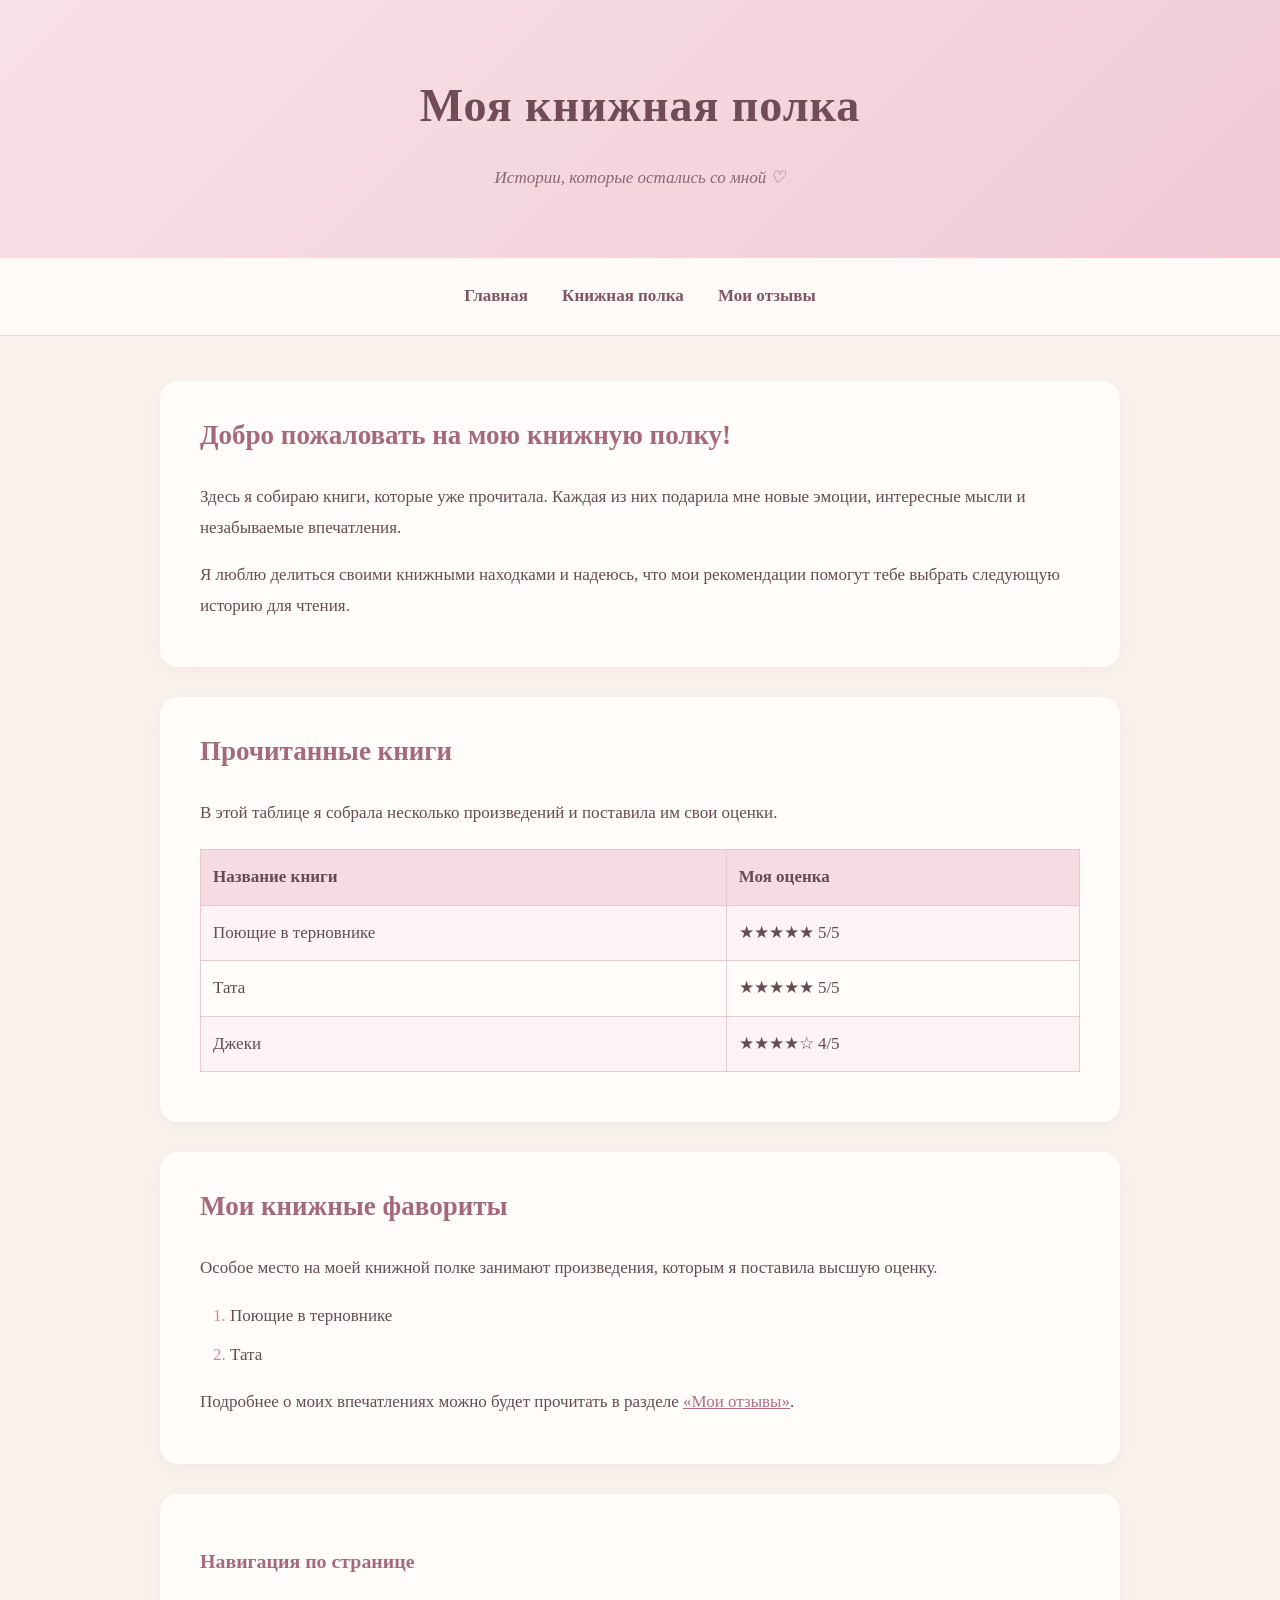
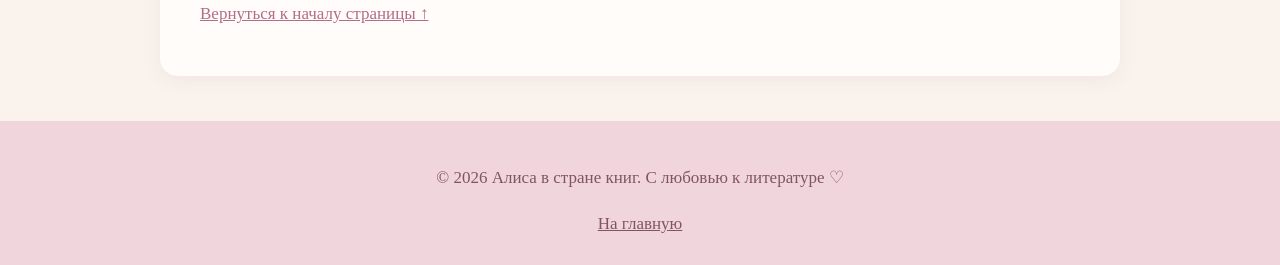
==== books.html @ 9a56b70a "Create books.html" ====
<!DOCTYPE html>
<html lang="ru">
<head>
    <meta charset="UTF-8">
    <meta name="viewport" content="width=device-width, initial-scale=1.0">
    <meta name="description" content="Книжная полка Алисы: прочитанные книги, оценки и рекомендации.">
    <meta name="author" content="Алиса">
    <title>Алиса в стране книг — Книжная полка</title>
    <link rel="stylesheet" href="style.css?v=4">
</head>
<body id="top">

    <header>
        <h1>Моя книжная полка</h1>
        <p class="subtitle">Истории, которые остались со мной ♡</p>
    </header>

    <nav>
        <a href="index.html">Главная</a>
        <a href="books.html">Книжная полка</a>
        <a href="reviews.html">Мои отзывы</a>
    </nav>

    <main>
        <section>
            <h2>Добро пожаловать на мою книжную полку!</h2>

            <p>Здесь я собираю книги, которые уже прочитала.
            Каждая из них подарила мне новые эмоции,
            интересные мысли и незабываемые впечатления.</p>

            <p>Я люблю делиться своими книжными находками
            и надеюсь, что мои рекомендации помогут
            тебе выбрать следующую историю для чтения.</p>
        </section>

        <section>
            <h2>Прочитанные книги</h2>

            <p>В этой таблице я собрала несколько произведений
            и поставила им свои оценки.</p>

            <table>
                <tr>
                    <th>Название книги</th>
                    <th>Моя оценка</th>
                </tr>
                <tr>
                    <td>Поющие в терновнике</td>
                    <td>★★★★★ 5/5</td>
                </tr>
                <tr>
                    <td>Тата</td>
                    <td>★★★★★ 5/5</td>
                </tr>
                <tr>
                    <td>Джеки</td>
                    <td>★★★★☆ 4/5</td>
                </tr>
            </table>
        </section>

        <section>
            <h2>Мои книжные фавориты</h2>

            <p>Особое место на моей книжной полке
            занимают произведения, которым я поставила
            высшую оценку.</p>

            <ol>
                <li>Поющие в терновнике</li>
                <li>Тата</li>
            </ol>

            <p>Подробнее о моих впечатлениях можно будет
            прочитать в разделе
            <a href="reviews.html">«Мои отзывы»</a>.</p>
        </section>

        <section>
            <h3>Навигация по странице</h3>
            <p><a href="#top">Вернуться к началу страницы ↑</a></p>
        </section>
    </main>

    <footer>
        <p>© 2026 Алиса в стране книг. С любовью к литературе ♡</p>
        <a href="index.html">На главную</a>
    </footer>

</body>
</html>
---- style.css ----
* {
    box-sizing: border-box;
}

html {
    scroll-behavior: smooth;
}

body {
    margin: 0;
    background-color: #FAF3ED;
    color: #654B52;
    font-family: Georgia, "Times New Roman", serif;
    font-size: 17px;
    line-height: 1.8;
}

/* Шапка сайта */
header {
    background: linear-gradient(135deg, #F8E1E7, #F1CAD6);
    text-align: center;
    padding: 65px 20px;
}

header h1 {
    margin: 0;
    color: #704B58;
    font-size: 46px;
    letter-spacing: 1px;
}

.subtitle {
    max-width: 650px;
    margin: 15px auto 0;
    font-style: italic;
    color: #896773;
}

/* Меню навигации */
nav {
    background-color: #FFF9F7;
    padding: 18px;
    text-align: center;
    border-bottom: 1px solid #EED6DC;
}

nav a {
    display: inline-block;
    margin: 5px 15px;
    color: #805464;
    text-decoration: none;
    font-weight: bold;
}

nav a:hover {
    color: #C47794;
    text-decoration: underline;
}

/* Основная часть */
main {
    max-width: 1000px;
    margin: 45px auto;
    padding: 0 20px;
}

section {
    display: flow-root;
    background-color: #FFFCFA;
    margin-bottom: 30px;
    padding: 30px 40px;
    border-radius: 18px;
    box-shadow: 0 5px 20px rgba(112, 75, 88, 0.07);
}

h2 {
    color: #A5697D;
    font-size: 27px;
    margin-top: 0;
}

h3 {
    color: #A5697D;
}

p {
    margin-bottom: 16px;
}

a {
    color: #B36D86;
}

a:hover {
    color: #805464;
}

/* Списки */
ul, ol {
    padding-left: 30px;
}

li {
    margin-bottom: 8px;
}

li::marker {
    color: #C98BA0;
}

/* Изображения */
img {
    max-width: 100%;
    height: auto;
    border-radius: 12px;
}

.image-left {
    float: left;
    width: 200px;
    height: 300px;
    object-fit: cover;
    object-position: center;
    margin: 0 25px 20px 0;
    border-radius: 12px;
}

.image-right {
    float: right;
    width: 200px;
    height: 300px;
    object-fit: cover;
    object-position: center;
    margin: 0 0 20px 25px;
    border-radius: 12px;
}

/* Таблицы */
table {
    width: 100%;
    border-collapse: collapse;
    margin: 20px 0;
}

th, td {
    border: 1px solid #E8C9D2;
    padding: 12px;
    text-align: left;
}

th {
    background-color: #F5DCE3;
}

tr:nth-child(even) {
    background-color: #FFF3F6;
}

/* Кнопки */
button {
    background-color: #D9A5B5;
    color: #553C45;
    border: none;
    border-radius: 25px;
    padding: 12px 24px;
    cursor: pointer;
    font-size: 16px;
}

button:hover {
    background-color: #C98BA0;
}

/* Подвал */
footer {
    background-color: #F1D5DD;
    text-align: center;
    padding: 25px;
    color: #805464;
}

footer a {
    color: #805464;
}

/* Отображение на телефонах */
@media (max-width: 600px) {
    header h1 {
        font-size: 32px;
    }

    header {
        padding: 45px 15px;
    }

    section {
        padding: 25px 20px;
    }

    nav a {
        margin: 5px 8px;
    }

    .image-left,
    .image-right {
        float: none;
        display: block;
        width: 100%;
        max-width: 300px;
        margin: 15px auto;
    }
}
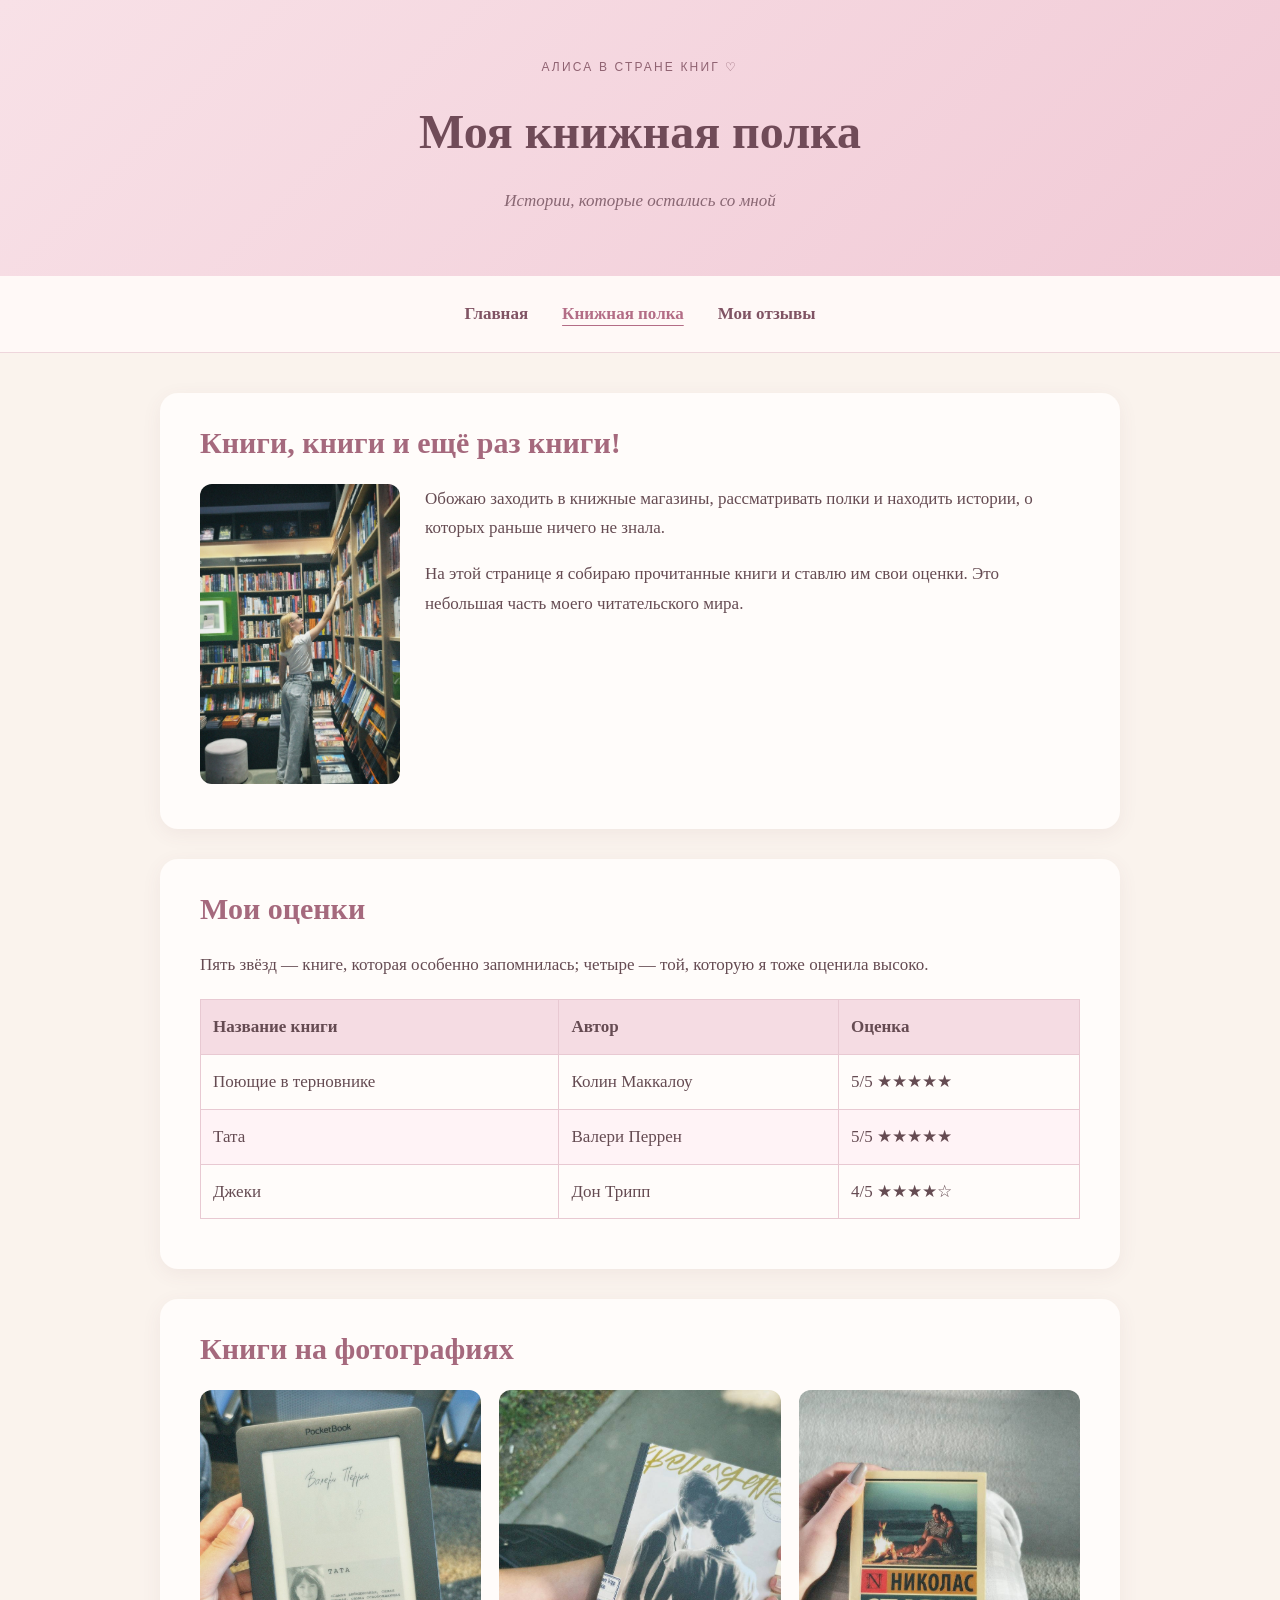
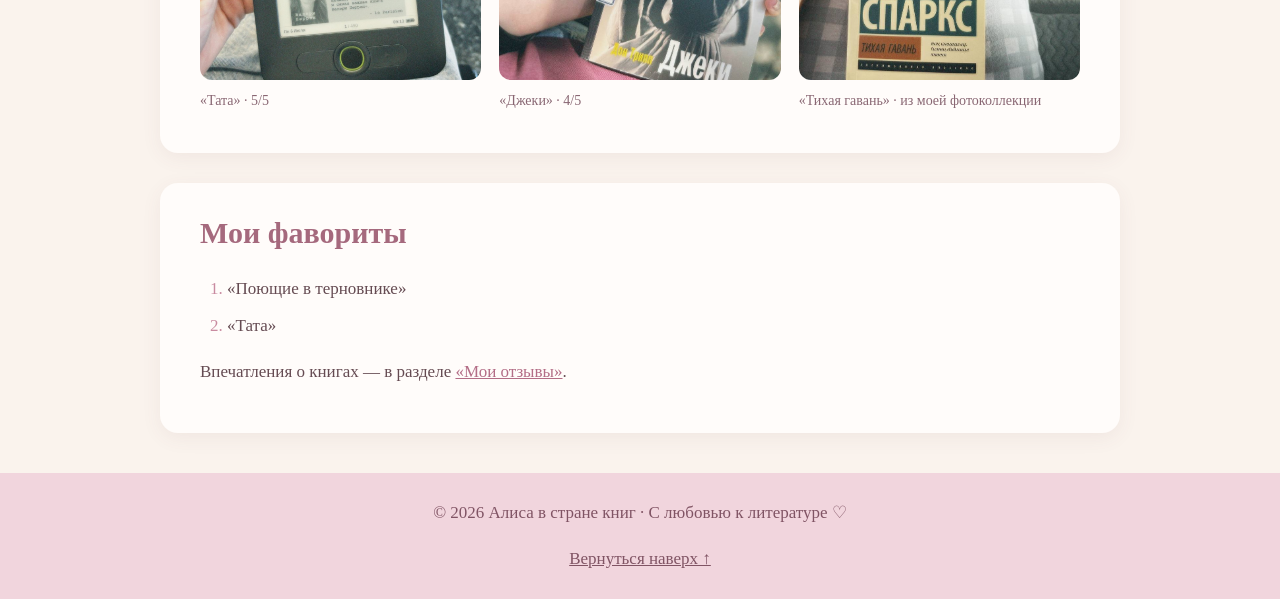
==== commit f76f1a6a: "Add files via upload" ====
--- a/books.html
+++ b/books.html
@@ -1,93 +1,50 @@
-
 <!DOCTYPE html>
 <html lang="ru">
 <head>
-    <meta charset="UTF-8">
-    <meta name="viewport" content="width=device-width, initial-scale=1.0">
-    <meta name="description" content="Книжная полка Алисы: прочитанные книги, оценки и рекомендации.">
-    <meta name="author" content="Алиса">
-    <title>Алиса в стране книг — Книжная полка</title>
-    <link rel="stylesheet" href="style.css?v=4">
+  <meta charset="UTF-8">
+  <meta name="viewport" content="width=device-width, initial-scale=1.0">
+  <meta name="description" content="Книжная полка Алисы: Поющие в терновнике, Тата и Джеки — личные оценки и фотографии.">
+  <meta name="author" content="Алиса">
+  <title>Алиса в стране книг — Книжная полка</title>
+  <link rel="stylesheet" href="style.css?v=5">
+  <script src="script.js" defer></script>
 </head>
 <body id="top">
-
-    <header>
-        <h1>Моя книжная полка</h1>
-        <p class="subtitle">Истории, которые остались со мной ♡</p>
-    </header>
-
-    <nav>
-        <a href="index.html">Главная</a>
-        <a href="books.html">Книжная полка</a>
-        <a href="reviews.html">Мои отзывы</a>
-    </nav>
-
-    <main>
-        <section>
-            <h2>Добро пожаловать на мою книжную полку!</h2>
-
-            <p>Здесь я собираю книги, которые уже прочитала.
-            Каждая из них подарила мне новые эмоции,
-            интересные мысли и незабываемые впечатления.</p>
-
-            <p>Я люблю делиться своими книжными находками
-            и надеюсь, что мои рекомендации помогут
-            тебе выбрать следующую историю для чтения.</p>
-        </section>
-
-        <section>
-            <h2>Прочитанные книги</h2>
-
-            <p>В этой таблице я собрала несколько произведений
-            и поставила им свои оценки.</p>
-
-            <table>
-                <tr>
-                    <th>Название книги</th>
-                    <th>Моя оценка</th>
-                </tr>
-                <tr>
-                    <td>Поющие в терновнике</td>
-                    <td>★★★★★ 5/5</td>
-                </tr>
-                <tr>
-                    <td>Тата</td>
-                    <td>★★★★★ 5/5</td>
-                </tr>
-                <tr>
-                    <td>Джеки</td>
-                    <td>★★★★☆ 4/5</td>
-                </tr>
-            </table>
-        </section>
-
-        <section>
-            <h2>Мои книжные фавориты</h2>
-
-            <p>Особое место на моей книжной полке
-            занимают произведения, которым я поставила
-            высшую оценку.</p>
-
-            <ol>
-                <li>Поющие в терновнике</li>
-                <li>Тата</li>
-            </ol>
-
-            <p>Подробнее о моих впечатлениях можно будет
-            прочитать в разделе
-            <a href="reviews.html">«Мои отзывы»</a>.</p>
-        </section>
-
-        <section>
-            <h3>Навигация по странице</h3>
-            <p><a href="#top">Вернуться к началу страницы ↑</a></p>
-        </section>
-    </main>
-
-    <footer>
-        <p>© 2026 Алиса в стране книг. С любовью к литературе ♡</p>
-        <a href="index.html">На главную</a>
-    </footer>
-
+  <header class="site-header"><p class="eyebrow">Алиса в стране книг ♡</p><h1>Моя книжная полка</h1><p class="subtitle">Истории, которые остались со мной</p></header>
+  <nav aria-label="Основная навигация"><a href="index.html">Главная</a><a class="active" href="books.html" aria-current="page">Книжная полка</a><a href="reviews.html">Мои отзывы</a></nav>
+  <main>
+    <section>
+      <h2>Книги, книги и ещё раз книги!</h2>
+      <img class="image-left" src="alice-bookstore.jpg" alt="Алиса выбирает книгу среди книжных полок">
+      <p>Обожаю заходить в книжные магазины, рассматривать полки и находить истории, о которых раньше ничего не знала.</p>
+      <p>На этой странице я собираю прочитанные книги и ставлю им свои оценки. Это небольшая часть моего читательского мира.</p>
+    </section>
+    <section>
+      <h2>Мои оценки</h2>
+      <p>Пять звёзд — книге, которая особенно запомнилась; четыре — той, которую я тоже оценила высоко.</p>
+      <table>
+        <thead><tr><th>Название книги</th><th>Автор</th><th>Оценка</th></tr></thead>
+        <tbody>
+          <tr><td>Поющие в терновнике</td><td>Колин Маккалоу</td><td>5/5 ★★★★★</td></tr>
+          <tr><td>Тата</td><td>Валери Перрен</td><td>5/5 ★★★★★</td></tr>
+          <tr><td>Джеки</td><td>Дон Трипп</td><td>4/5 ★★★★☆</td></tr>
+        </tbody>
+      </table>
+    </section>
+    <section>
+      <h2>Книги на фотографиях</h2>
+      <div class="photo-grid">
+        <figure><img src="tata-ebook.jpg" alt="Электронная книга с романом Валери Перрен Тата" loading="lazy"><figcaption>«Тата» · 5/5</figcaption></figure>
+        <figure><img src="jackie-book.jpg" alt="Бумажная книга Дон Трипп Джеки" loading="lazy"><figcaption>«Джеки» · 4/5</figcaption></figure>
+        <figure><img src="quiet-harbor.jpg" alt="Книга Николаса Спаркса Тихая гавань" loading="lazy"><figcaption>«Тихая гавань» · из моей фотоколлекции</figcaption></figure>
+      </div>
+    </section>
+    <section>
+      <h2>Мои фавориты</h2>
+      <ol><li>«Поющие в терновнике»</li><li>«Тата»</li></ol>
+      <p>Впечатления о книгах — в разделе <a href="reviews.html">«Мои отзывы»</a>.</p>
+    </section>
+  </main>
+  <footer><p>© 2026 Алиса в стране книг · С любовью к литературе ♡</p><a href="#top">Вернуться наверх ↑</a></footer>
 </body>
 </html>
--- a/style.css
+++ b/style.css
@@ -1,213 +1,33 @@
-* {
-    box-sizing: border-box;
-}
-
-html {
-    scroll-behavior: smooth;
-}
-
-body {
-    margin: 0;
-    background-color: #FAF3ED;
-    color: #654B52;
-    font-family: Georgia, "Times New Roman", serif;
-    font-size: 17px;
-    line-height: 1.8;
-}
-
-/* Шапка сайта */
-header {
-    background: linear-gradient(135deg, #F8E1E7, #F1CAD6);
-    text-align: center;
-    padding: 65px 20px;
-}
-
-header h1 {
-    margin: 0;
-    color: #704B58;
-    font-size: 46px;
-    letter-spacing: 1px;
-}
-
-.subtitle {
-    max-width: 650px;
-    margin: 15px auto 0;
-    font-style: italic;
-    color: #896773;
-}
-
-/* Меню навигации */
-nav {
-    background-color: #FFF9F7;
-    padding: 18px;
-    text-align: center;
-    border-bottom: 1px solid #EED6DC;
-}
-
-nav a {
-    display: inline-block;
-    margin: 5px 15px;
-    color: #805464;
-    text-decoration: none;
-    font-weight: bold;
-}
-
-nav a:hover {
-    color: #C47794;
-    text-decoration: underline;
-}
-
-/* Основная часть */
-main {
-    max-width: 1000px;
-    margin: 45px auto;
-    padding: 0 20px;
-}
-
-section {
-    display: flow-root;
-    background-color: #FFFCFA;
-    margin-bottom: 30px;
-    padding: 30px 40px;
-    border-radius: 18px;
-    box-shadow: 0 5px 20px rgba(112, 75, 88, 0.07);
-}
-
-h2 {
-    color: #A5697D;
-    font-size: 27px;
-    margin-top: 0;
-}
-
-h3 {
-    color: #A5697D;
-}
-
-p {
-    margin-bottom: 16px;
-}
-
-a {
-    color: #B36D86;
-}
-
-a:hover {
-    color: #805464;
-}
-
-/* Списки */
-ul, ol {
-    padding-left: 30px;
-}
-
-li {
-    margin-bottom: 8px;
-}
-
-li::marker {
-    color: #C98BA0;
-}
-
-/* Изображения */
-img {
-    max-width: 100%;
-    height: auto;
-    border-radius: 12px;
-}
-
-.image-left {
-    float: left;
-    width: 200px;
-    height: 300px;
-    object-fit: cover;
-    object-position: center;
-    margin: 0 25px 20px 0;
-    border-radius: 12px;
-}
-
-.image-right {
-    float: right;
-    width: 200px;
-    height: 300px;
-    object-fit: cover;
-    object-position: center;
-    margin: 0 0 20px 25px;
-    border-radius: 12px;
-}
-
-/* Таблицы */
-table {
-    width: 100%;
-    border-collapse: collapse;
-    margin: 20px 0;
-}
-
-th, td {
-    border: 1px solid #E8C9D2;
-    padding: 12px;
-    text-align: left;
-}
-
-th {
-    background-color: #F5DCE3;
-}
-
-tr:nth-child(even) {
-    background-color: #FFF3F6;
-}
-
-/* Кнопки */
-button {
-    background-color: #D9A5B5;
-    color: #553C45;
-    border: none;
-    border-radius: 25px;
-    padding: 12px 24px;
-    cursor: pointer;
-    font-size: 16px;
-}
-
-button:hover {
-    background-color: #C98BA0;
-}
-
-/* Подвал */
-footer {
-    background-color: #F1D5DD;
-    text-align: center;
-    padding: 25px;
-    color: #805464;
-}
-
-footer a {
-    color: #805464;
-}
-
-/* Отображение на телефонах */
-@media (max-width: 600px) {
-    header h1 {
-        font-size: 32px;
-    }
-
-    header {
-        padding: 45px 15px;
-    }
-
-    section {
-        padding: 25px 20px;
-    }
-
-    nav a {
-        margin: 5px 8px;
-    }
-
-    .image-left,
-    .image-right {
-        float: none;
-        display: block;
-        width: 100%;
-        max-width: 300px;
-        margin: 15px auto;
-    }
-}
-
+* { box-sizing: border-box; }
+html { scroll-behavior: smooth; }
+body { margin: 0; background: #FAF3ED; color: #654B52; font-family: Georgia, 'Times New Roman', serif; font-size: 17px; line-height: 1.75; }
+.site-header { background: linear-gradient(135deg,#F8E1E7,#F1CAD6); text-align: center; padding: 60px 20px; }
+.eyebrow { text-transform: uppercase; letter-spacing: .18em; font: 12px Arial,sans-serif; color: #906372; }
+h1 { color: #704B58; font-size: clamp(32px,5vw,48px); margin: 6px 0; }
+.subtitle { max-width: 670px; margin: 12px auto 0; font-style: italic; color: #896773; }
+nav { background: #FFF9F7; border-bottom: 1px solid #EED6DC; padding: 16px; text-align: center; }
+nav a { display: inline-block; margin: 4px 14px; padding: 3px; color: #805464; text-decoration: none; font-weight: bold; }
+nav a:hover, nav a.active { color: #B36D86; text-decoration: underline; text-underline-offset: 6px; }
+main { max-width: 1000px; margin: 40px auto; padding: 0 20px; }
+section { display: flow-root; background: #FFFCFA; border-radius: 18px; padding: 30px 40px; margin-bottom: 30px; box-shadow: 0 5px 20px rgba(112,75,88,.07); }
+h2,h3 { color: #A5697D; line-height: 1.3; }
+h2 { font-size: clamp(24px,3vw,30px); margin: 0 0 22px; }
+h3 { margin-top: 22px; }
+p { margin: 0 0 16px; }
+a { color: #B36D86; } a:hover { color: #805464; }
+ul,ol { padding-left: 27px; } li { margin: 7px 0; } li::marker { color:#C98BA0; }
+img { display: block; max-width: 100%; border-radius: 12px; }
+.image-left,.image-right { width: 200px; height: 300px; object-fit: cover; object-position: center; }
+.image-left { float: left; margin: 0 25px 15px 0; }
+.image-right { float: right; margin: 0 0 15px 25px; }
+.wide-photo { width: 100%; max-height: 360px; object-fit: cover; object-position: center; margin-bottom: 18px; }
+.photo-grid { display:grid; grid-template-columns: repeat(3,minmax(0,1fr)); gap:18px; }
+figure { margin: 0; } figure img { width:100%; height: 290px; object-fit:cover; } figcaption { font-size: 14px; color: #896773; padding: 9px 0; }
+table { width:100%; border-collapse:collapse; margin:20px 0; } th,td { border:1px solid #E8C9D2; padding:12px; text-align:left; } th {background:#F5DCE3;} tr:nth-child(even) {background:#FFF3F6;}
+.rating { color: #A5697D; font-weight: bold; }
+.button-row { display:flex; flex-wrap:wrap; gap:10px; }
+button { background:#D9A5B5; color:#553C45; border:0; border-radius:25px; padding:12px 22px; cursor:pointer; font-size:16px; }
+button:hover { background:#C98BA0; }
+footer { background:#F1D5DD; text-align:center; padding:25px 15px; color:#805464; }
+footer a { color:#805464; }
+@media(max-width:600px){section {padding:25px 20px;} nav a{margin:4px 7px;} .image-left,.image-right {float:none; width:100%; max-width:300px; height: auto; max-height: 420px; margin: 0 auto 20px;} .photo-grid{grid-template-columns:1fr 1fr;} figure img{height:210px;} th,td{padding:8px; font-size:14px;} }
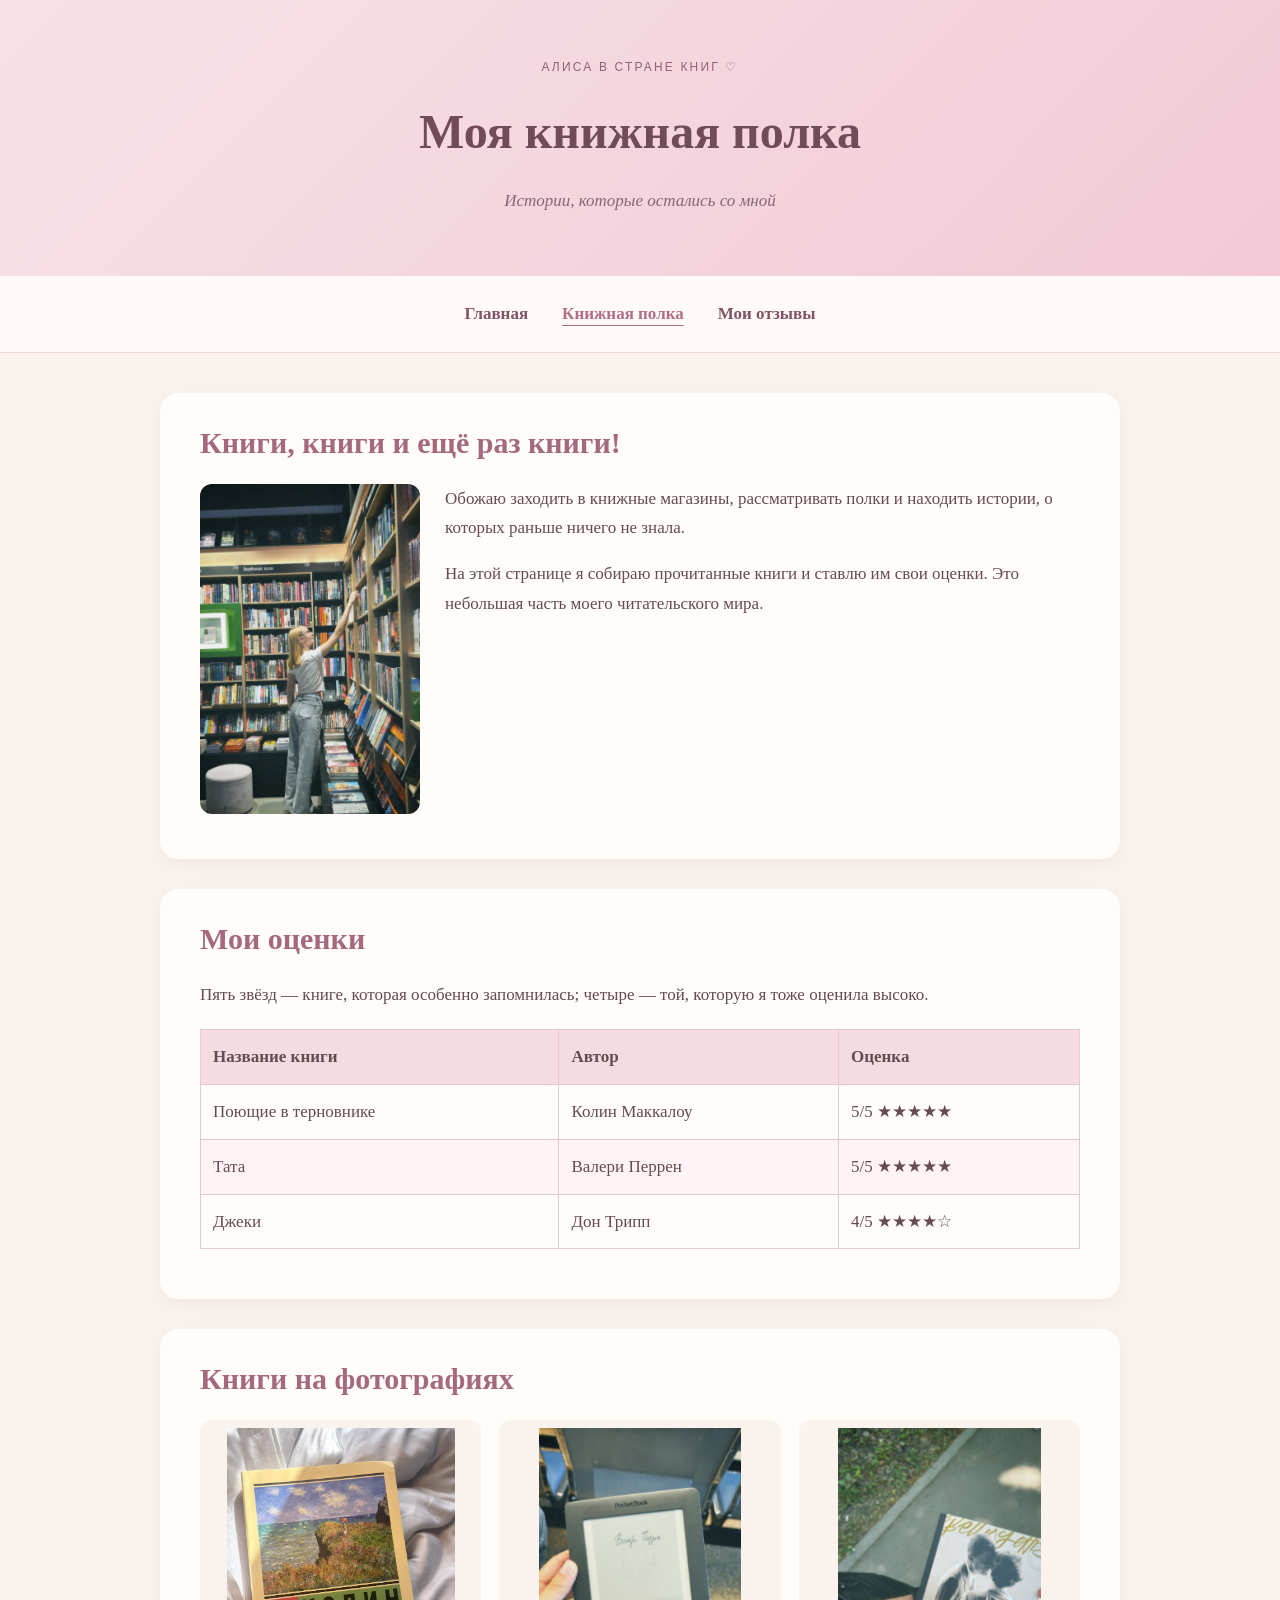
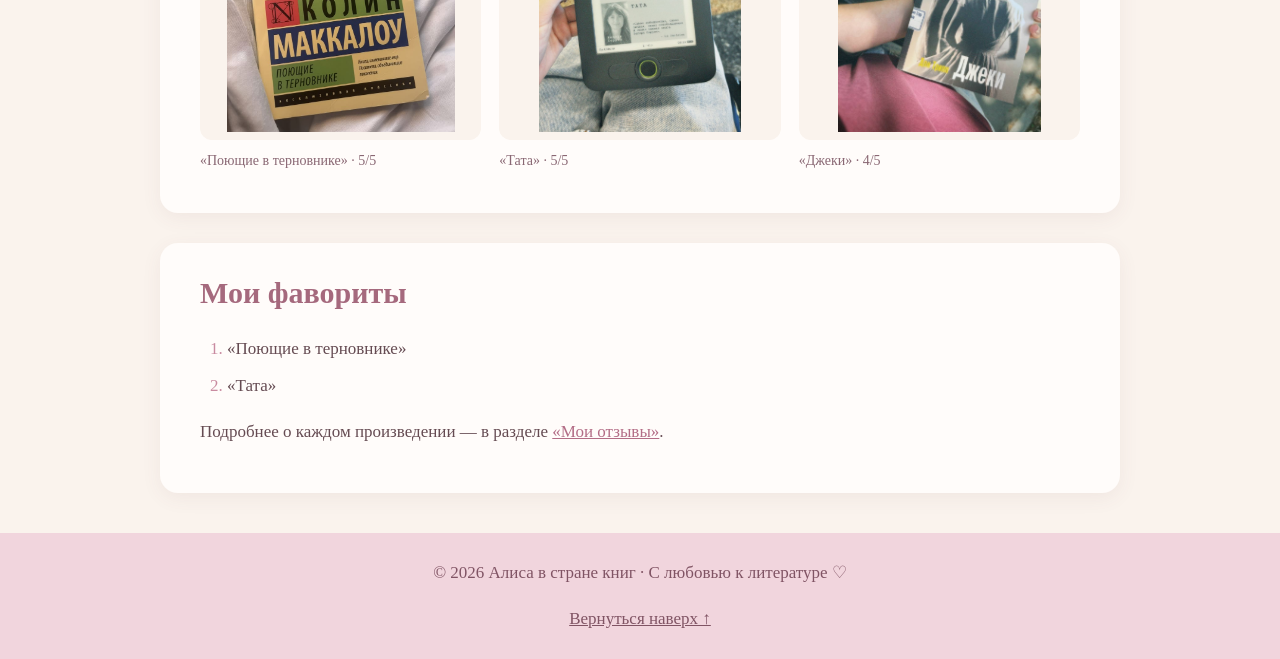
==== commit 8869bb16: "Add files via upload" ====
--- a/books.html
+++ b/books.html
@@ -6,7 +6,7 @@
   <meta name="description" content="Книжная полка Алисы: Поющие в терновнике, Тата и Джеки — личные оценки и фотографии.">
   <meta name="author" content="Алиса">
   <title>Алиса в стране книг — Книжная полка</title>
-  <link rel="stylesheet" href="style.css?v=5">
+  <link rel="stylesheet" href="style.css?v=6">
   <script src="script.js" defer></script>
 </head>
 <body id="top">
@@ -34,15 +34,16 @@
     <section>
       <h2>Книги на фотографиях</h2>
       <div class="photo-grid">
+        <figure><img src="thornbirds-book.jpg" alt="Поющие в терновнике — книга Колин Маккалоу" loading="lazy"><figcaption>«Поющие в терновнике» · 5/5</figcaption></figure>
         <figure><img src="tata-ebook.jpg" alt="Электронная книга с романом Валери Перрен Тата" loading="lazy"><figcaption>«Тата» · 5/5</figcaption></figure>
         <figure><img src="jackie-book.jpg" alt="Бумажная книга Дон Трипп Джеки" loading="lazy"><figcaption>«Джеки» · 4/5</figcaption></figure>
-        <figure><img src="quiet-harbor.jpg" alt="Книга Николаса Спаркса Тихая гавань" loading="lazy"><figcaption>«Тихая гавань» · из моей фотоколлекции</figcaption></figure>
+
       </div>
     </section>
     <section>
       <h2>Мои фавориты</h2>
       <ol><li>«Поющие в терновнике»</li><li>«Тата»</li></ol>
-      <p>Впечатления о книгах — в разделе <a href="reviews.html">«Мои отзывы»</a>.</p>
+      <p>Подробнее о каждом произведении — в разделе <a href="reviews.html">«Мои отзывы»</a>.</p>
     </section>
   </main>
   <footer><p>© 2026 Алиса в стране книг · С любовью к литературе ♡</p><a href="#top">Вернуться наверх ↑</a></footer>
--- a/style.css
+++ b/style.css
@@ -17,12 +17,13 @@
 a { color: #B36D86; } a:hover { color: #805464; }
 ul,ol { padding-left: 27px; } li { margin: 7px 0; } li::marker { color:#C98BA0; }
 img { display: block; max-width: 100%; border-radius: 12px; }
-.image-left,.image-right { width: 200px; height: 300px; object-fit: cover; object-position: center; }
+.image-left,.image-right { width: 220px; height: auto; max-height: 340px; object-fit: contain; }
+.image-right.landscape-photo { width: 290px; max-height: none; }
 .image-left { float: left; margin: 0 25px 15px 0; }
 .image-right { float: right; margin: 0 0 15px 25px; }
-.wide-photo { width: 100%; max-height: 360px; object-fit: cover; object-position: center; margin-bottom: 18px; }
+.wide-photo { width: auto; max-width: 100%; height: auto; max-height: 480px; object-fit: contain; margin: 0 auto 18px; }
 .photo-grid { display:grid; grid-template-columns: repeat(3,minmax(0,1fr)); gap:18px; }
-figure { margin: 0; } figure img { width:100%; height: 290px; object-fit:cover; } figcaption { font-size: 14px; color: #896773; padding: 9px 0; }
+figure { margin: 0; } figure img { width:100%; height: 320px; object-fit: contain; background: #FAF3ED; padding: 8px; } figcaption { font-size: 14px; color: #896773; padding: 9px 0; }
 table { width:100%; border-collapse:collapse; margin:20px 0; } th,td { border:1px solid #E8C9D2; padding:12px; text-align:left; } th {background:#F5DCE3;} tr:nth-child(even) {background:#FFF3F6;}
 .rating { color: #A5697D; font-weight: bold; }
 .button-row { display:flex; flex-wrap:wrap; gap:10px; }
@@ -30,4 +31,9 @@
 button:hover { background:#C98BA0; }
 footer { background:#F1D5DD; text-align:center; padding:25px 15px; color:#805464; }
 footer a { color:#805464; }
-@media(max-width:600px){section {padding:25px 20px;} nav a{margin:4px 7px;} .image-left,.image-right {float:none; width:100%; max-width:300px; height: auto; max-height: 420px; margin: 0 auto 20px;} .photo-grid{grid-template-columns:1fr 1fr;} figure img{height:210px;} th,td{padding:8px; font-size:14px;} }
+@media(max-width:600px){section {padding:25px 20px;} nav a{margin:4px 7px;} .image-left,.image-right {float:none; width:100%; max-width:300px; height: auto; max-height: 420px; margin: 0 auto 20px;} .photo-grid{grid-template-columns:1fr 1fr;} figure img{height:240px;} th,td{padding:8px; font-size:14px;} }
+
+/* Развёрнутые отзывы */
+.review-photo { float: left; width: 185px; max-width: 45%; height: auto; max-height: 320px; object-fit: contain; margin: 0 26px 16px 0; background: #FAF3ED; }
+.review-note { padding: 12px 16px; border-left: 3px solid #D9A5B5; background: #FFF5F7; font-style: italic; }
+@media(max-width:600px){ .image-right.landscape-photo { width: 100%; max-width: 360px; } .review-photo { float: none; max-width: 100%; width: auto; max-height: 340px; margin: 0 auto 18px; } }
